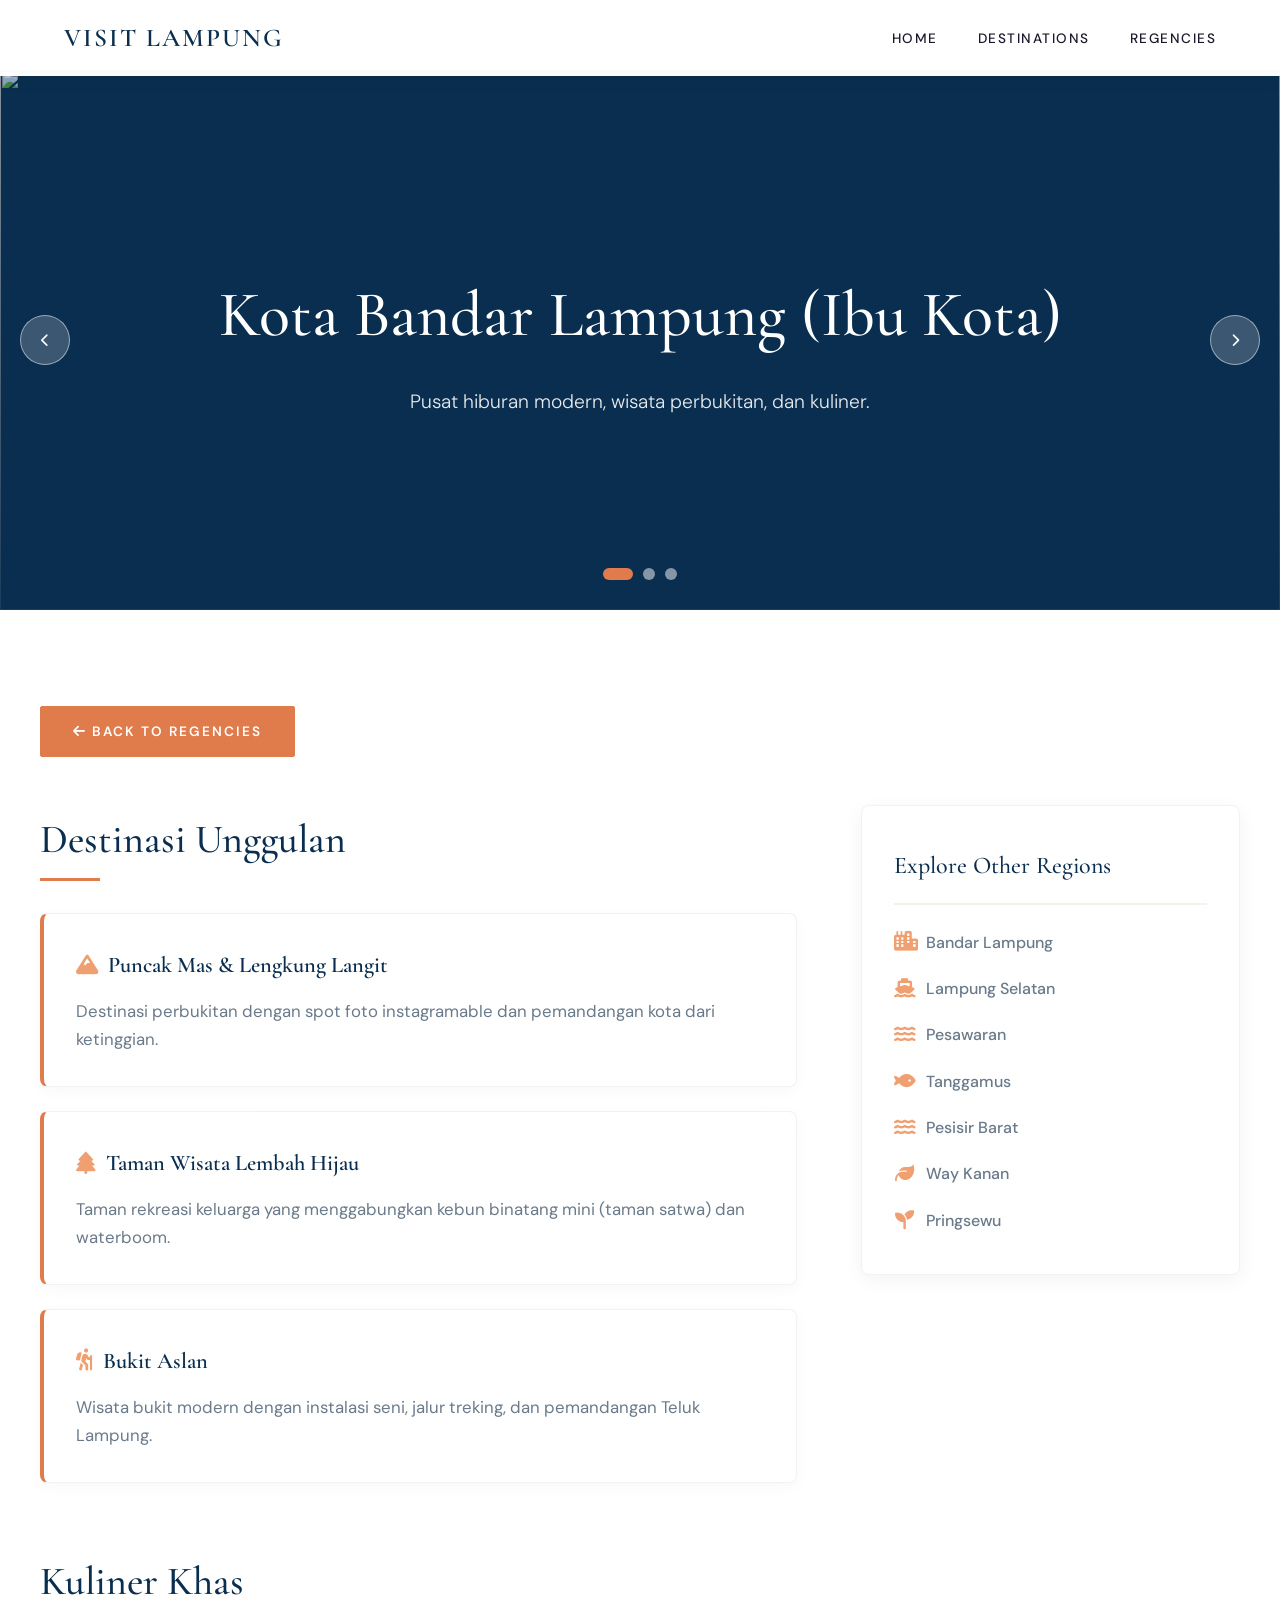
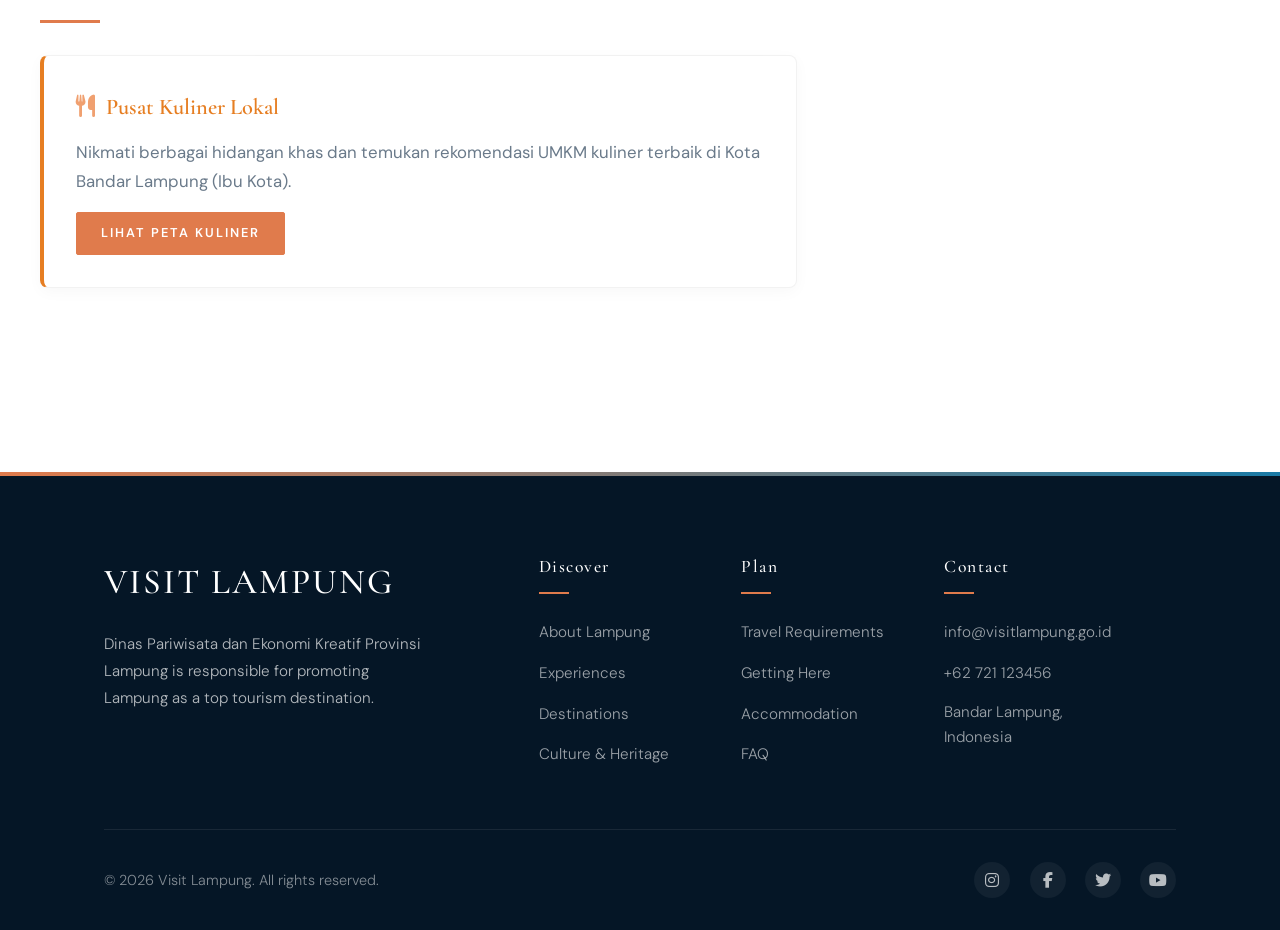
==== regency.html @ 8936d52b "awal" ====
<!DOCTYPE html>
<html lang="en">

<head>
    <meta charset="UTF-8">
    <meta name="viewport" content="width=device-width, initial-scale=1.0">
    <title>Explore Regency - Visit Lampung</title>

    <!-- Fonts -->
    <link rel="preconnect" href="https://fonts.googleapis.com">
    <link rel="preconnect" href="https://fonts.gstatic.com" crossorigin>
    <link href="https://fonts.googleapis.com/css2?family=Cormorant+Garamond:ital,wght@0,300;0,500;0,600;1,300;1,500&family=DM+Sans:wght@300;400;500;600&display=swap" rel="stylesheet">

    <!-- Icons -->
    <link rel="stylesheet" href="https://cdnjs.cloudflare.com/ajax/libs/font-awesome/6.4.0/css/all.min.css">

    <link rel="stylesheet" href="css/regency.css">
</head>

<body>

    <!-- Navbar -->
    <nav class="navbar">
        <a href="index.html" class="logo">VISIT LAMPUNG</a>
        <ul class="nav-links">
            <li><a href="index.html">Home</a></li>
            <li><a href="index.html#destinations">Destinations</a></li>
            <li><a href="index.html#regencies">Regencies</a></li>
        </ul>
    </nav>

    <!-- Hero Slider Banner -->
    <section class="hero-slider-section">
        <div class="slider-track" id="slider-track">
            <!-- Dynamic slides injected here -->
        </div>
        
        <div class="hero-overlay">
            <h1 class="page-title" id="regency-name">Loading...</h1>
            <p class="page-subtitle" id="regency-desc">Please wait while we load the information.</p>
        </div>

        <button class="nav-btn nav-left" onclick="prevSlide()"><i class="fas fa-chevron-left"></i></button>
        <button class="nav-btn nav-right" onclick="nextSlide()"><i class="fas fa-chevron-right"></i></button>
        <div class="indicators" id="indicators"></div>
    </section>

    <!-- Main Content -->
    <section class="section container">
        <a href="index.html#regencies" class="btn" style="margin-bottom: 3rem;"><i class="fas fa-arrow-left"></i> Back to Regencies</a>
        
        <div class="content-grid">
            <div class="main-content" id="content-container">
                <!-- Dynamic Content Will Be Injected Here -->
            </div>

            <div class="sidebar">
                <h4>Explore Other Regions</h4>
                <div class="sidebar-links">
                    <a href="regency.html?id=bandar-lampung"><i class="fas fa-city"></i> Bandar Lampung</a>
                    <a href="regency.html?id=lampung-selatan"><i class="fas fa-ship"></i> Lampung Selatan</a>
                    <a href="regency.html?id=pesawaran"><i class="fas fa-water"></i> Pesawaran</a>
                    <a href="regency.html?id=tanggamus"><i class="fas fa-fish"></i> Tanggamus</a>
                    <a href="regency.html?id=pesisir-barat"><i class="fas fa-water"></i> Pesisir Barat</a>
                    <a href="regency.html?id=way-kanan"><i class="fas fa-leaf"></i> Way Kanan</a>
                    <a href="regency.html?id=pringsewu"><i class="fas fa-seedling"></i> Pringsewu</a>
                </div>
            </div>
        </div>
    </section>

    <!-- Footer -->
    <footer class="footer">
        <div class="container">
            <div class="footer-grid">
                <div class="footer-brand">
                    <h3>VISIT LAMPUNG</h3>
                    <p>Dinas Pariwisata dan Ekonomi Kreatif Provinsi Lampung is responsible for promoting Lampung as a top tourism destination.</p>
                </div>
                <div class="footer-col">
                    <h4>Discover</h4>
                    <ul>
                        <li><a href="index.html#about">About Lampung</a></li>
                        <li><a href="index.html#experiences">Experiences</a></li>
                        <li><a href="index.html#destinations">Destinations</a></li>
                        <li><a href="#">Culture & Heritage</a></li>
                    </ul>
                </div>
                <div class="footer-col">
                    <h4>Plan</h4>
                    <ul>
                        <li><a href="#">Travel Requirements</a></li>
                        <li><a href="#">Getting Here</a></li>
                        <li><a href="#">Accommodation</a></li>
                        <li><a href="#">FAQ</a></li>
                    </ul>
                </div>
                <div class="footer-col">
                    <h4>Contact</h4>
                    <ul>
                        <li><a href="#">info@visitlampung.go.id</a></li>
                        <li><a href="#">+62 721 123456</a></li>
                        <li><a href="#">Bandar Lampung,<br>Indonesia</a></li>
                    </ul>
                </div>
            </div>
            <div class="footer-bottom">
                <span>&copy; 2026 Visit Lampung. All rights reserved.</span>
                <div class="socials">
                    <a href="#"><i class="fab fa-instagram"></i></a>
                    <a href="#"><i class="fab fa-facebook-f"></i></a>
                    <a href="#"><i class="fab fa-twitter"></i></a>
                    <a href="#"><i class="fab fa-youtube"></i></a>
                </div>
            </div>
        </div>
    </footer>

    <!-- Script for Dynamic Content & Slider -->
    <script src="js/regency.js"></script>
</body>
</html>
---- css/regency.css ----
/* CSS Variables (Same as index.html) */
        :root {
            --primary: #0a2e4f;
            --primary-light: #1a7aa5;
            --secondary: #e07b4c;
            --secondary-light: #f0a070;
            --text-dark: #1a1a2e;
            --text-muted: #6a7a8a;
            --bg-light: #f5f0e8;
            --white: #ffffff;
            --overlay: rgba(10, 46, 79, 0.4);
        }

        /* Reset & Base */
        * { margin: 0; padding: 0; box-sizing: border-box; }
        html { scroll-behavior: smooth; }
        body { font-family: 'DM Sans', sans-serif; color: var(--text-dark); background-color: var(--white); line-height: 1.7; overflow-x: hidden; }
        h1, h2, h3, h4, h5, h6 { font-family: 'Cormorant Garamond', serif; font-weight: 500; }
        a { text-decoration: none; }
        ul { list-style: none; }

        .container { max-width: 1200px; margin: 0 auto; padding: 0 5%; }
        .section { padding: 6rem 0; }
        .bg-sand { background-color: var(--bg-light); }

        /* Navbar */
        .navbar {
            position: fixed; top: 0; width: 100%; padding: 1rem 5%; display: flex; justify-content: space-between; align-items: center; z-index: 1000;
            background: rgba(255, 255, 255, 0.98); box-shadow: 0 2px 20px rgba(0, 0, 0, 0.05); transition: all 0.4s ease;
        }
        .logo { font-family: 'Cormorant Garamond', serif; font-size: 1.6rem; font-weight: 600; color: var(--primary); letter-spacing: 2px; }
        .nav-links { display: flex; gap: 2.5rem; align-items: center; }
        .nav-links a { color: var(--text-dark); font-size: 0.85rem; text-transform: uppercase; letter-spacing: 1.5px; font-weight: 500; position: relative; transition: color 0.3s ease; }
        .nav-links a::after { content: ''; position: absolute; bottom: -5px; left: 0; width: 0; height: 2px; background: var(--secondary); transition: width 0.3s ease; }
        .nav-links a:hover::after { width: 100%; }
        .nav-links a:hover { color: var(--secondary); }

        .btn {
            display: inline-block; padding: 0.8rem 2rem; background: var(--secondary); color: var(--white); text-transform: uppercase;
            letter-spacing: 2px; font-size: 0.85rem; font-weight: 600; border-radius: 2px; transition: all 0.3s ease; border: 1px solid var(--secondary); cursor: pointer;
        }
        .btn:hover { background: var(--secondary-light); border-color: var(--secondary-light); transform: translateY(-3px); box-shadow: 0 10px 20px rgba(224, 123, 76, 0.2); color: var(--white); }

        /* Hero Slider Banner */
        .hero-slider-section {
            position: relative;
            width: 100%;
            height: 60vh;
            margin-top: 70px;
            overflow: hidden;
            background: var(--primary);
        }
        
        .slider-track {
            display: flex;
            width: 100%;
            height: 100%;
            overflow-x: auto;
            scroll-snap-type: x mandatory;
            scroll-behavior: smooth;
            -webkit-overflow-scrolling: touch;
        }
        .slider-track::-webkit-scrollbar { display: none; }
        
        .slide {
            flex: 0 0 100%;
            height: 100%;
            scroll-snap-align: start;
            position: relative;
        }
        
        .slide img {
            width: 100%;
            height: 100%;
            object-fit: cover;
        }
        
        .hero-overlay {
            position: absolute;
            top: 0; left: 0; width: 100%; height: 100%;
            background: linear-gradient(to bottom, rgba(10, 46, 79, 0.3) 0%, rgba(10, 46, 79, 0.9) 100%);
            display: flex;
            flex-direction: column;
            justify-content: center;
            align-items: center;
            text-align: center;
            color: var(--white);
            pointer-events: none;
            padding: 0 5%;
        }
        
        .page-title { font-size: clamp(3rem, 5vw, 4.5rem); margin-bottom: 1rem; }
        .page-subtitle { font-size: 1.2rem; font-weight: 300; max-width: 700px; margin: 0 auto; opacity: 0.9; }
        
        .nav-btn {
            position: absolute;
            top: 50%;
            transform: translateY(-50%);
            background: rgba(255, 255, 255, 0.2);
            border: 1px solid rgba(255,255,255,0.5);
            color: white;
            width: 50px;
            height: 50px;
            border-radius: 50%;
            display: flex;
            justify-content: center;
            align-items: center;
            cursor: pointer;
            z-index: 10;
            transition: all 0.3s ease;
            backdrop-filter: blur(5px);
        }
        .nav-btn:hover { background: var(--secondary); border-color: var(--secondary); }
        .nav-left { left: 20px; }
        .nav-right { right: 20px; }
        
        .indicators {
            position: absolute;
            bottom: 30px;
            left: 50%;
            transform: translateX(-50%);
            display: flex;
            gap: 10px;
            z-index: 10;
        }
        .indicator {
            width: 12px;
            height: 12px;
            border-radius: 50%;
            background: rgba(255,255,255,0.5);
            cursor: pointer;
            transition: all 0.3s ease;
        }
        .indicator.active {
            background: var(--secondary);
            width: 30px;
            border-radius: 6px;
        }

        /* Content Layout */
        .content-grid {
            display: grid;
            grid-template-columns: 2fr 1fr;
            gap: 4rem;
        }

        @media (max-width: 900px) {
            .content-grid { grid-template-columns: 1fr; }
        }

        .main-content h2 { font-size: 2.5rem; color: var(--primary); margin-bottom: 2rem; position: relative; padding-bottom: 0.5rem;}
        .main-content h2::after {
            content: '';
            position: absolute;
            bottom: 0;
            left: 0;
            width: 60px;
            height: 3px;
            background: var(--secondary);
        }

        /* Items list */
        .item-card {
            background: var(--white);
            padding: 2rem;
            border-radius: 8px;
            margin-bottom: 1.5rem;
            border: 1px solid rgba(0,0,0,0.05);
            box-shadow: 0 4px 15px rgba(0,0,0,0.03);
            border-left: 4px solid var(--secondary);
            transition: transform 0.3s ease, box-shadow 0.3s ease;
        }
        .item-card:hover { transform: translateX(10px); box-shadow: 0 10px 25px rgba(0, 0, 0, 0.08); }
        .item-title { font-size: 1.4rem; font-weight: 600; color: var(--primary); margin-bottom: 0.8rem; display: flex; align-items: center; gap: 10px;}
        .item-title i { color: var(--secondary-light); }
        .item-desc { color: var(--text-muted); font-size: 1.05rem; }

        /* Sidebar */
        .sidebar {
            background: var(--white);
            padding: 2.5rem 2rem;
            border-radius: 8px;
            box-shadow: 0 5px 20px rgba(0,0,0,0.05);
            border: 1px solid rgba(0,0,0,0.05);
            height: fit-content;
        }
        .sidebar h4 { font-size: 1.5rem; color: var(--primary); margin-bottom: 1.5rem; border-bottom: 2px solid var(--bg-light); padding-bottom: 1rem; }
        .sidebar-links { display: flex; flex-direction: column; gap: 1.2rem; }
        .sidebar-links a { color: var(--text-muted); transition: color 0.3s ease; display: flex; align-items: center; gap: 12px; font-weight: 500;}
        .sidebar-links a:hover { color: var(--secondary); }
        .sidebar-links a i { color: var(--secondary-light); font-size: 1.2rem; width: 20px; text-align: center;}

        /* Footer */
        .footer { background: #051626; color: var(--white); padding: 5rem 0 2rem; font-family: 'DM Sans', sans-serif; position: relative; margin-top: 4rem;}
        .footer::before { content: ''; position: absolute; top: 0; left: 0; width: 100%; height: 4px; background: linear-gradient(90deg, var(--secondary) 0%, var(--primary-light) 100%); }
        .footer-grid { display: grid; grid-template-columns: 2.5fr 1fr 1fr 1.5fr; gap: 3rem; margin-bottom: 3rem; }
        .footer-brand h3 { font-family: 'Cormorant Garamond', serif; font-size: 2.2rem; margin-bottom: 1.2rem; letter-spacing: 2px; color: var(--white); }
        .footer-brand p { color: rgba(255, 255, 255, 0.7); font-weight: 300; font-size: 0.95rem; max-width: 320px; line-height: 1.8; margin-bottom: 2rem; }
        .footer-col h4 { font-size: 1.1rem; letter-spacing: 1.5px; color: var(--white); margin-bottom: 1.5rem; font-weight: 500; position: relative; padding-bottom: 0.8rem; }
        .footer-col h4::after { content: ''; position: absolute; left: 0; bottom: 0; width: 30px; height: 2px; background: var(--secondary); transition: width 0.3s ease; }
        .footer-col:hover h4::after { width: 50px; }
        .footer-col ul { list-style: none; padding: 0; margin: 0; }
        .footer-col li { margin-bottom: 0.8rem; }
        .footer-col a { color: rgba(255, 255, 255, 0.6); font-weight: 300; font-size: 0.95rem; transition: all 0.3s ease; display: inline-block; }
        .footer-col a:hover { color: var(--secondary-light); transform: translateX(5px); }
        .footer-bottom { border-top: 1px solid rgba(255, 255, 255, 0.08); padding-top: 2rem; display: flex; justify-content: space-between; align-items: center; font-size: 0.9rem; color: rgba(255, 255, 255, 0.5); font-weight: 300; }
        .socials { display: flex; gap: 1.2rem; }
        .socials a { display: flex; align-items: center; justify-content: center; width: 36px; height: 36px; border-radius: 50%; background: rgba(255, 255, 255, 0.05); color: rgba(255, 255, 255, 0.7); font-size: 1rem; transition: all 0.3s ease; }
        .socials a:hover { background: var(--secondary); color: var(--white); transform: translateY(-3px); }
        @media (max-width: 900px) { .footer-grid { grid-template-columns: 1fr 1fr; } }
        @media (max-width: 600px) { .footer-grid { grid-template-columns: 1fr; gap: 2.5rem;} .footer-bottom { flex-direction: column; gap: 1.5rem; text-align: center; } }
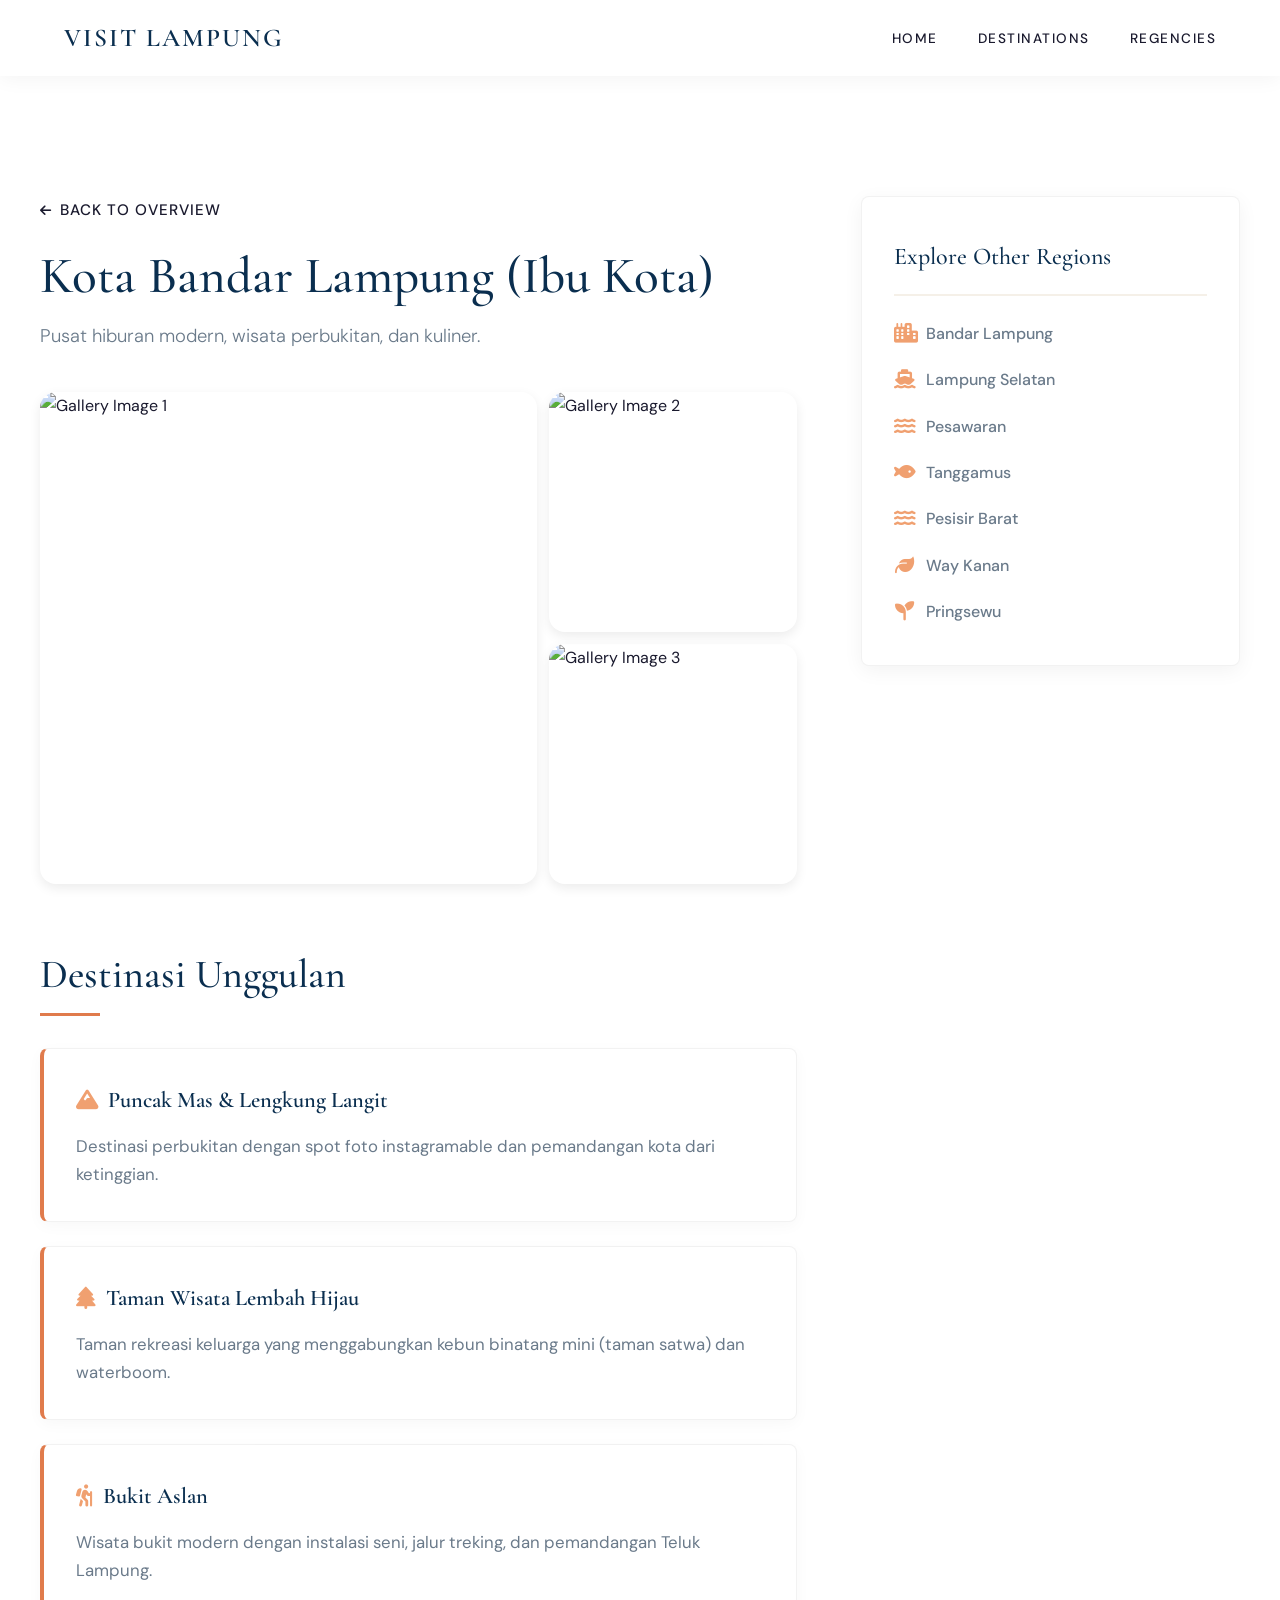
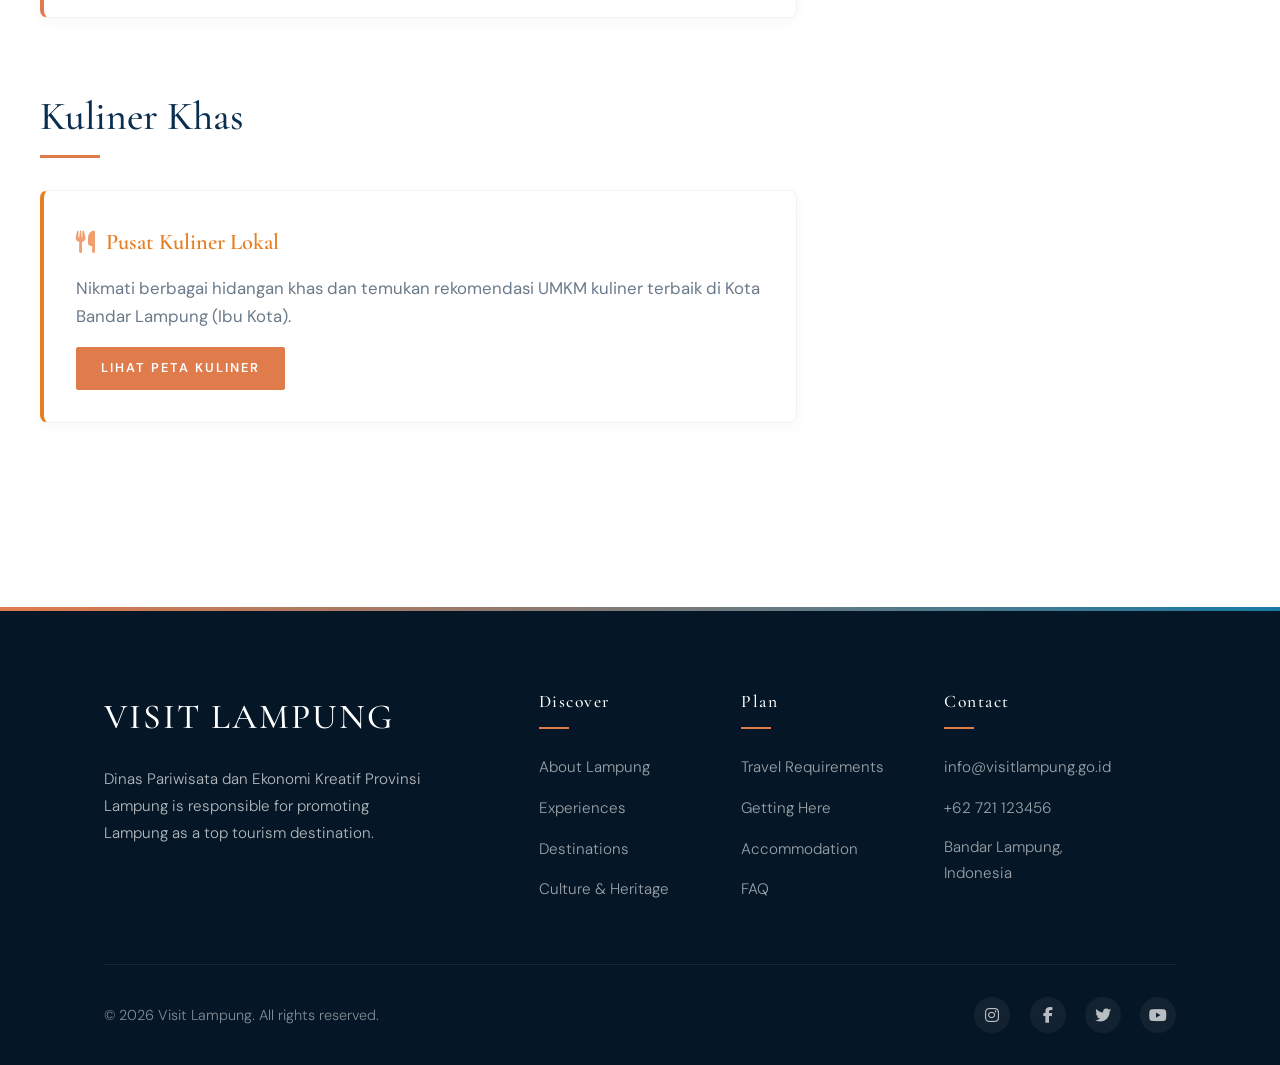
==== commit a48658ba: "perubahan" ====
--- a/regency.html
+++ b/regency.html
@@ -29,29 +29,17 @@
         </ul>
     </nav>
 
-    <!-- Hero Slider Banner -->
-    <section class="hero-slider-section">
-        <div class="slider-track" id="slider-track">
-            <!-- Dynamic slides injected here -->
-        </div>
-        
-        <div class="hero-overlay">
-            <h1 class="page-title" id="regency-name">Loading...</h1>
-            <p class="page-subtitle" id="regency-desc">Please wait while we load the information.</p>
-        </div>
-
-        <button class="nav-btn nav-left" onclick="prevSlide()"><i class="fas fa-chevron-left"></i></button>
-        <button class="nav-btn nav-right" onclick="nextSlide()"><i class="fas fa-chevron-right"></i></button>
-        <div class="indicators" id="indicators"></div>
-    </section>
-
     <!-- Main Content -->
-    <section class="section container">
-        <a href="index.html#regencies" class="btn" style="margin-bottom: 3rem;"><i class="fas fa-arrow-left"></i> Back to Regencies</a>
-        
+    <section class="section container" style="margin-top: 100px;">
         <div class="content-grid">
             <div class="main-content" id="content-container">
-                <!-- Dynamic Content Will Be Injected Here -->
+                <a href="index.html#regencies" class="back-link"><i class="fas fa-arrow-left"></i> Back to overview</a>
+                <h1 class="page-title-clean" id="regency-name">Loading...</h1>
+                <p class="page-subtitle-clean" id="regency-desc">Please wait while we load the information.</p>
+                
+                <div id="dynamic-content">
+                    <!-- Dynamic Content Will Be Injected Here -->
+                </div>
             </div>
 
             <div class="sidebar">
--- a/css/regency.css
+++ b/css/regency.css
@@ -41,100 +41,155 @@
         }
         .btn:hover { background: var(--secondary-light); border-color: var(--secondary-light); transform: translateY(-3px); box-shadow: 0 10px 20px rgba(224, 123, 76, 0.2); color: var(--white); }
 
-        /* Hero Slider Banner */
-        .hero-slider-section {
+        /* Clean Header Styles */
+        .back-link {
+            display: inline-flex;
+            align-items: center;
+            gap: 8px;
+            color: var(--text-dark);
+            font-size: 0.95rem;
+            font-weight: 500;
+            margin-bottom: 1.5rem;
+            text-transform: uppercase;
+            letter-spacing: 1px;
+            transition: color 0.3s ease;
+        }
+        .back-link:hover { color: var(--secondary); }
+        .back-link i { font-size: 0.8rem; }
+
+        .page-title-clean {
+            font-size: clamp(2.5rem, 4vw, 3.5rem);
+            color: var(--primary);
+            line-height: 1.1;
+            margin-bottom: 1rem;
+        }
+        .page-subtitle-clean {
+            font-size: 1.15rem;
+            color: var(--text-muted);
+            margin-bottom: 2.5rem;
+            font-weight: 300;
+            max-width: 800px;
+        }
+
+        /* Interactive Photo Gallery - Switzerland Style */
+        .interactive-gallery {
+            display: grid;
+            grid-template-columns: 2fr 1fr;
+            grid-template-rows: 240px 240px;
+            gap: 12px;
+            margin-bottom: 3.5rem;
+        }
+        .gallery-item {
             position: relative;
-            width: 100%;
-            height: 60vh;
-            margin-top: 70px;
+            border-radius: 16px;
             overflow: hidden;
-            background: var(--primary);
-        }
-        
-        .slider-track {
-            display: flex;
-            width: 100%;
-            height: 100%;
-            overflow-x: auto;
-            scroll-snap-type: x mandatory;
-            scroll-behavior: smooth;
-            -webkit-overflow-scrolling: touch;
-        }
-        .slider-track::-webkit-scrollbar { display: none; }
-        
-        .slide {
-            flex: 0 0 100%;
-            height: 100%;
-            scroll-snap-align: start;
-            position: relative;
-        }
-        
-        .slide img {
+            cursor: pointer;
+            box-shadow: 0 4px 12px rgba(0,0,0,0.08);
+        }
+        .gallery-item:first-child {
+            grid-column: 1;
+            grid-row: 1 / span 2;
+        }
+        .gallery-item:nth-child(2) {
+            grid-column: 2;
+            grid-row: 1;
+        }
+        .gallery-item:nth-child(3) {
+            grid-column: 2;
+            grid-row: 2;
+        }
+        .gallery-item img {
             width: 100%;
             height: 100%;
             object-fit: cover;
+            transition: transform 0.5s ease;
+        }
+        .gallery-item:hover img {
+            transform: scale(1.08);
+        }
+        .gallery-overlay {
+            position: absolute;
+            inset: 0;
+            background: linear-gradient(to top, rgba(0,0,0,0.6) 0%, transparent 50%);
+            opacity: 0;
+            transition: opacity 0.3s ease;
+            display: flex;
+            align-items: flex-end;
+            padding: 1.5rem;
+            color: white;
+        }
+        .gallery-item:hover .gallery-overlay {
+            opacity: 1;
+        }
+        .gallery-overlay i {
+            font-size: 1.5rem;
+            transform: translateY(20px);
+            opacity: 0;
+            transition: all 0.3s ease 0.1s;
+        }
+        .gallery-item:hover .gallery-overlay i {
+            transform: translateY(0);
+            opacity: 1;
         }
         
-        .hero-overlay {
-            position: absolute;
+        /* Modal/Lightbox */
+        .lightbox {
+            position: fixed;
             top: 0; left: 0; width: 100%; height: 100%;
-            background: linear-gradient(to bottom, rgba(10, 46, 79, 0.3) 0%, rgba(10, 46, 79, 0.9) 100%);
-            display: flex;
-            flex-direction: column;
-            justify-content: center;
-            align-items: center;
-            text-align: center;
-            color: var(--white);
-            pointer-events: none;
-            padding: 0 5%;
-        }
-        
-        .page-title { font-size: clamp(3rem, 5vw, 4.5rem); margin-bottom: 1rem; }
-        .page-subtitle { font-size: 1.2rem; font-weight: 300; max-width: 700px; margin: 0 auto; opacity: 0.9; }
-        
-        .nav-btn {
-            position: absolute;
-            top: 50%;
-            transform: translateY(-50%);
-            background: rgba(255, 255, 255, 0.2);
-            border: 1px solid rgba(255,255,255,0.5);
-            color: white;
-            width: 50px;
-            height: 50px;
-            border-radius: 50%;
+            background: rgba(0,0,0,0.9);
+            z-index: 9999;
             display: flex;
             justify-content: center;
             align-items: center;
+            opacity: 0;
+            pointer-events: none;
+            transition: opacity 0.3s ease;
+        }
+        .lightbox.active {
+            opacity: 1;
+            pointer-events: all;
+        }
+        .lightbox img {
+            max-width: 90%;
+            max-height: 90vh;
+            border-radius: 8px;
+            box-shadow: 0 10px 30px rgba(0,0,0,0.3);
+            transform: scale(0.9);
+            transition: transform 0.3s ease;
+        }
+        .lightbox.active img {
+            transform: scale(1);
+        }
+        .lightbox-close {
+            position: absolute;
+            top: 30px; right: 30px;
+            color: white;
+            font-size: 2rem;
             cursor: pointer;
-            z-index: 10;
-            transition: all 0.3s ease;
-            backdrop-filter: blur(5px);
-        }
-        .nav-btn:hover { background: var(--secondary); border-color: var(--secondary); }
-        .nav-left { left: 20px; }
-        .nav-right { right: 20px; }
+            transition: color 0.3s ease;
+        }
+        .lightbox-close:hover {
+            color: var(--secondary);
+        }
         
-        .indicators {
-            position: absolute;
-            bottom: 30px;
-            left: 50%;
-            transform: translateX(-50%);
-            display: flex;
-            gap: 10px;
-            z-index: 10;
-        }
-        .indicator {
-            width: 12px;
-            height: 12px;
-            border-radius: 50%;
-            background: rgba(255,255,255,0.5);
-            cursor: pointer;
-            transition: all 0.3s ease;
-        }
-        .indicator.active {
-            background: var(--secondary);
-            width: 30px;
-            border-radius: 6px;
+        @media (max-width: 768px) {
+            .interactive-gallery {
+                grid-template-columns: 1fr;
+                grid-template-rows: auto;
+                grid-auto-rows: 240px;
+            }
+            .gallery-item:first-child {
+                grid-column: 1;
+                grid-row: 1;
+            }
+            .gallery-item:nth-child(2) {
+                grid-column: 1;
+                grid-row: 2;
+            }
+            .gallery-item:nth-child(3) {
+                grid-column: 1;
+                grid-row: 3;
+            }
         }
 
         /* Content Layout */
